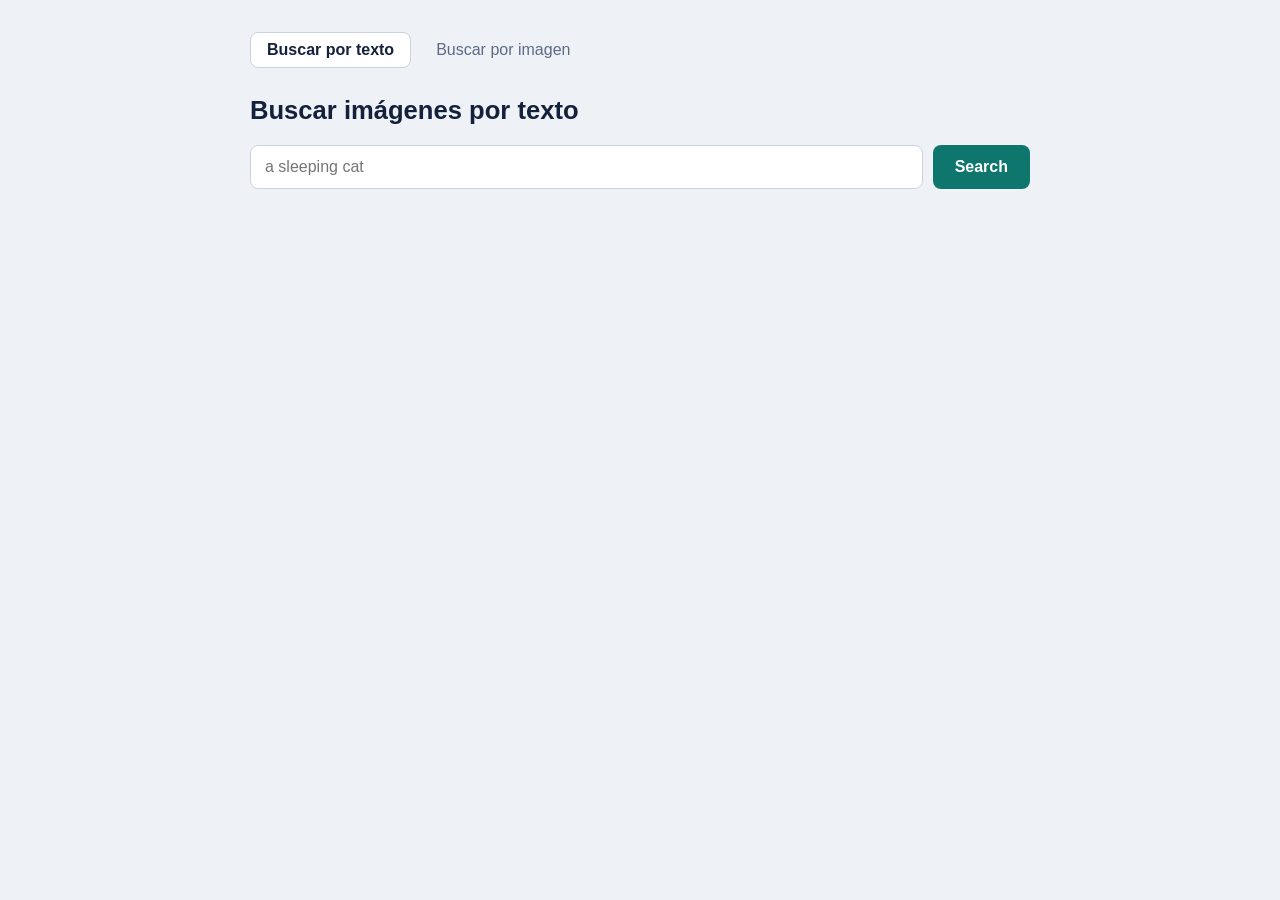
==== frontend/index.html @ 3883a16d "Estructura inicial del proyecto" ====
<!DOCTYPE html>
<html lang="es">
<head>
  <meta charset="UTF-8">
  <meta name="viewport" content="width=device-width, initial-scale=1">
  <title>Buscar por texto</title>
  <link rel="stylesheet" href="style.css">
</head>
<body>
  <div class="contenedor">
    <nav>
      <a href="index.html" class="activo">Buscar por texto</a>
      <a href="image.html">Buscar por imagen</a>
    </nav>
    <h1>Buscar imágenes por texto</h1>
    <div class="busqueda">
      <input type="text" id="consulta" placeholder="a sleeping cat" aria-label="Consulta de búsqueda">
      <button id="buscar">Search</button>
    </div>
    <div class="grilla" id="resultados"></div>
  </div>
  <script src="app.js"></script>
  <script>
    const boton = document.getElementById("buscar");
    const input = document.getElementById("consulta");
    function buscar() {
      const q = input.value.trim();
      if (!q) return mostrarMensaje("Escribe qué imagen quieres encontrar.", true);
      pedir(`/search/text?q=${encodeURIComponent(q)}&k=6`, {}, boton);
    }
    boton.addEventListener("click", buscar);
    input.addEventListener("keydown", e => { if (e.key === "Enter") buscar(); });
  </script>
</body>
</html>
---- frontend/style.css ----
:root {
  --fondo: #eef2f6;
  --tinta: #14213d;
  --tinta-suave: #5b6b85;
  --borde: #c9d3e0;
  --acento: #0f766e;
  --acento-hover: #0b5c56;
  --tarjeta: #ffffff;
}
* { box-sizing: border-box; }
body {
  margin: 0; min-height: 100vh;
  background: var(--fondo); color: var(--tinta);
  font-family: "Segoe UI", "Helvetica Neue", Arial, sans-serif;
}
.contenedor { max-width: 820px; margin: 0 auto; padding: 32px 20px 64px; }
nav { display: flex; gap: 8px; margin-bottom: 28px; }
nav a {
  padding: 8px 16px; border-radius: 8px; text-decoration: none;
  color: var(--tinta-suave); border: 1px solid transparent;
}
nav a.activo { color: var(--tinta); background: var(--tarjeta); border-color: var(--borde); font-weight: 600; }
nav a:focus-visible, button:focus-visible, input:focus-visible { outline: 3px solid var(--acento); outline-offset: 2px; }
h1 { font-size: 1.6rem; margin: 0 0 20px; }
.busqueda { display: flex; gap: 10px; margin-bottom: 28px; }
.busqueda input[type="text"], .busqueda input[type="file"] {
  flex: 1; padding: 12px 14px; font-size: 1rem;
  border: 1px solid var(--borde); border-radius: 8px; background: var(--tarjeta);
}
button {
  padding: 12px 22px; font-size: 1rem; font-weight: 600; cursor: pointer;
  color: #fff; background: var(--acento); border: 0; border-radius: 8px;
}
button:hover { background: var(--acento-hover); }
button:disabled { opacity: .6; cursor: wait; }
.vista-previa { display: none; max-height: 140px; border-radius: 8px; margin-bottom: 20px; border: 1px solid var(--borde); }
.grilla { display: grid; grid-template-columns: repeat(3, 1fr); gap: 14px; }
.tarjeta {
  position: relative; aspect-ratio: 1; overflow: hidden; display: block;
  background: var(--tarjeta); border: 1px solid var(--borde); border-radius: 8px;
}
.tarjeta img { width: 100%; height: 100%; object-fit: cover; display: block; }
.tarjeta span {
  position: absolute; right: 8px; bottom: 8px; padding: 2px 8px; border-radius: 6px;
  font-size: .8rem; color: #fff; background: rgba(20, 33, 61, .78);
}
.mensaje { color: var(--tinta-suave); grid-column: 1 / -1; }
.error { color: #b42318; }
@media (max-width: 560px) {
  .grilla { grid-template-columns: repeat(2, 1fr); }
  .busqueda { flex-direction: column; }
}
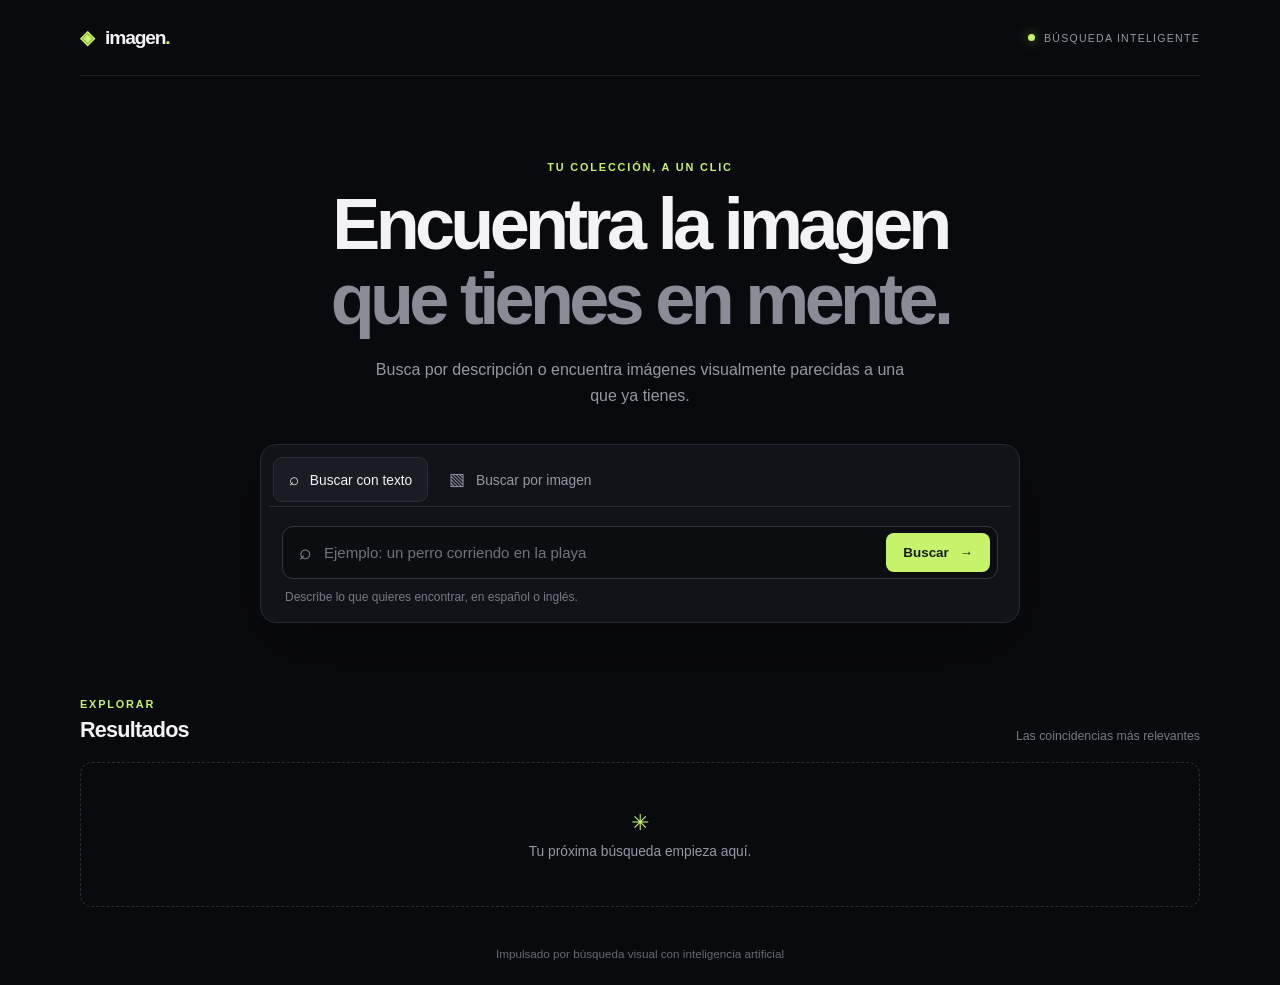
==== commit 95d6f6f2: "Actualiza buscador multimodal con EmbeddingGemma 2" ====
--- a/frontend/index.html
+++ b/frontend/index.html
@@ -3,33 +3,86 @@
 <head>
   <meta charset="UTF-8">
   <meta name="viewport" content="width=device-width, initial-scale=1">
-  <title>Buscar por texto</title>
+  <meta name="theme-color" content="#090a0d">
+  <title>Explora imágenes</title>
   <link rel="stylesheet" href="style.css">
 </head>
 <body>
-  <div class="contenedor">
-    <nav>
-      <a href="index.html" class="activo">Buscar por texto</a>
-      <a href="image.html">Buscar por imagen</a>
-    </nav>
-    <h1>Buscar imágenes por texto</h1>
-    <div class="busqueda">
-      <input type="text" id="consulta" placeholder="a sleeping cat" aria-label="Consulta de búsqueda">
-      <button id="buscar">Search</button>
-    </div>
-    <div class="grilla" id="resultados"></div>
-  </div>
+  <main class="contenedor">
+    <header class="barra-superior">
+      <a class="marca" href="index.html" aria-label="Inicio"><span class="marca-icono">◈</span> imagen<span class="marca-punto">.</span></a>
+      <span class="estado"><i></i> BÚSQUEDA INTELIGENTE</span>
+    </header>
+
+    <section class="hero">
+      <p class="sobre-titulo">TU COLECCIÓN, A UN CLIC</p>
+      <h1>Encuentra la imagen<br><span>que tienes en mente.</span></h1>
+      <p class="introduccion">Busca por descripción o encuentra imágenes visualmente parecidas a una que ya tienes.</p>
+
+      <div class="panel-busqueda">
+        <div class="selector-modo" role="tablist" aria-label="Modo de búsqueda">
+          <button class="modo activo" id="modo-texto" role="tab" aria-selected="true" aria-controls="panel-texto"><span>⌕</span> Buscar con texto</button>
+          <button class="modo" id="modo-imagen" role="tab" aria-selected="false" aria-controls="panel-imagen"><span>▧</span> Buscar por imagen</button>
+        </div>
+        <div id="panel-texto" class="panel-modo" role="tabpanel" aria-labelledby="modo-texto">
+          <div class="campo-texto"><span aria-hidden="true">⌕</span><input type="text" id="consulta" placeholder="Ejemplo: un perro corriendo en la playa" aria-label="Describe la imagen que buscas"><button id="buscar-texto" class="boton-buscar">Buscar <span>→</span></button></div>
+          <p class="ayuda">Describe lo que quieres encontrar, en español o inglés.</p>
+        </div>
+        <div id="panel-imagen" class="panel-modo" role="tabpanel" aria-labelledby="modo-imagen" hidden>
+          <label class="zona-carga" for="archivo"><span class="carga-icono">↑</span><strong>Elige una imagen para buscar</strong><span>JPG, PNG o WEBP</span><input type="file" id="archivo" accept="image/*"></label>
+          <div class="archivo-elegido" id="archivo-elegido" hidden><img id="vista" alt="Vista previa de la imagen elegida"><span id="nombre-archivo"></span><button id="buscar-imagen" class="boton-buscar">Buscar similares <span>→</span></button></div>
+        </div>
+      </div>
+    </section>
+
+    <section class="seccion-resultados" aria-live="polite"><div class="titulo-resultados"><div><p class="sobre-titulo">EXPLORAR</p><h2>Resultados</h2></div><span class="nota-resultados">Las coincidencias más relevantes</span></div><div class="grilla" id="resultados"><div class="estado-inicial"><span>✳</span><p>Tu próxima búsqueda empieza aquí.</p></div></div></section>
+    <footer>Impulsado por búsqueda visual con inteligencia artificial</footer>
+  </main>
   <script src="app.js"></script>
   <script>
-    const boton = document.getElementById("buscar");
+    const tabTexto = document.getElementById("modo-texto");
+    const tabImagen = document.getElementById("modo-imagen");
+    const panelTexto = document.getElementById("panel-texto");
+    const panelImagen = document.getElementById("panel-imagen");
     const input = document.getElementById("consulta");
-    function buscar() {
+    const botonTexto = document.getElementById("buscar-texto");
+    const botonImagen = document.getElementById("buscar-imagen");
+    const archivo = document.getElementById("archivo");
+    const elegida = document.getElementById("archivo-elegido");
+    const vista = document.getElementById("vista");
+
+    function cambiarModo(imagen) {
+      tabTexto.classList.toggle("activo", !imagen);
+      tabImagen.classList.toggle("activo", imagen);
+      tabTexto.setAttribute("aria-selected", String(!imagen));
+      tabImagen.setAttribute("aria-selected", String(imagen));
+      panelTexto.hidden = imagen;
+      panelImagen.hidden = !imagen;
+    }
+    tabTexto.addEventListener("click", () => cambiarModo(false));
+    tabImagen.addEventListener("click", () => cambiarModo(true));
+
+    function buscarTexto() {
       const q = input.value.trim();
       if (!q) return mostrarMensaje("Escribe qué imagen quieres encontrar.", true);
-      pedir(`/search/text?q=${encodeURIComponent(q)}&k=6`, {}, boton);
+      pedir(`/search/text?q=${encodeURIComponent(q)}&k=6`, {}, botonTexto);
     }
-    boton.addEventListener("click", buscar);
-    input.addEventListener("keydown", e => { if (e.key === "Enter") buscar(); });
+    botonTexto.addEventListener("click", buscarTexto);
+    input.addEventListener("keydown", e => { if (e.key === "Enter") buscarTexto(); });
+
+    archivo.addEventListener("change", () => {
+      const f = archivo.files[0];
+      if (!f) return;
+      vista.src = URL.createObjectURL(f);
+      document.getElementById("nombre-archivo").textContent = f.name;
+      elegida.hidden = false;
+    });
+    botonImagen.addEventListener("click", () => {
+      if (!archivo.files.length) return mostrarMensaje("Elige una imagen para buscar imágenes similares.", true);
+      const form = new FormData();
+      form.append("file", archivo.files[0]);
+      pedir("/search/image?k=6", { method: "POST", body: form }, botonImagen);
+    });
   </script>
 </body>
 </html>
--- a/frontend/style.css
+++ b/frontend/style.css
@@ -1,52 +1,69 @@
 :root {
-  --fondo: #eef2f6;
-  --tinta: #14213d;
-  --tinta-suave: #5b6b85;
-  --borde: #c9d3e0;
-  --acento: #0f766e;
-  --acento-hover: #0b5c56;
-  --tarjeta: #ffffff;
+  color-scheme: dark;
+  --fondo: #090a0d;
+  --panel: #111318;
+  --panel-hover: #191c23;
+  --tinta: #f3f3f5;
+  --suave: #9699a4;
+  --borde: #272a33;
+  --acento: #c6f36a;
+  --acento-tinta: #171d0e;
 }
 * { box-sizing: border-box; }
-body {
-  margin: 0; min-height: 100vh;
-  background: var(--fondo); color: var(--tinta);
-  font-family: "Segoe UI", "Helvetica Neue", Arial, sans-serif;
-}
-.contenedor { max-width: 820px; margin: 0 auto; padding: 32px 20px 64px; }
-nav { display: flex; gap: 8px; margin-bottom: 28px; }
-nav a {
-  padding: 8px 16px; border-radius: 8px; text-decoration: none;
-  color: var(--tinta-suave); border: 1px solid transparent;
-}
-nav a.activo { color: var(--tinta); background: var(--tarjeta); border-color: var(--borde); font-weight: 600; }
-nav a:focus-visible, button:focus-visible, input:focus-visible { outline: 3px solid var(--acento); outline-offset: 2px; }
-h1 { font-size: 1.6rem; margin: 0 0 20px; }
-.busqueda { display: flex; gap: 10px; margin-bottom: 28px; }
-.busqueda input[type="text"], .busqueda input[type="file"] {
-  flex: 1; padding: 12px 14px; font-size: 1rem;
-  border: 1px solid var(--borde); border-radius: 8px; background: var(--tarjeta);
-}
-button {
-  padding: 12px 22px; font-size: 1rem; font-weight: 600; cursor: pointer;
-  color: #fff; background: var(--acento); border: 0; border-radius: 8px;
-}
-button:hover { background: var(--acento-hover); }
-button:disabled { opacity: .6; cursor: wait; }
-.vista-previa { display: none; max-height: 140px; border-radius: 8px; margin-bottom: 20px; border: 1px solid var(--borde); }
-.grilla { display: grid; grid-template-columns: repeat(3, 1fr); gap: 14px; }
-.tarjeta {
-  position: relative; aspect-ratio: 1; overflow: hidden; display: block;
-  background: var(--tarjeta); border: 1px solid var(--borde); border-radius: 8px;
-}
-.tarjeta img { width: 100%; height: 100%; object-fit: cover; display: block; }
-.tarjeta span {
-  position: absolute; right: 8px; bottom: 8px; padding: 2px 8px; border-radius: 6px;
-  font-size: .8rem; color: #fff; background: rgba(20, 33, 61, .78);
-}
-.mensaje { color: var(--tinta-suave); grid-column: 1 / -1; }
-.error { color: #b42318; }
-@media (max-width: 560px) {
-  .grilla { grid-template-columns: repeat(2, 1fr); }
-  .busqueda { flex-direction: column; }
-}
+body { margin: 0; min-height: 100vh; background: var(--fondo); color: var(--tinta); font-family: Inter, "Segoe UI", Arial, sans-serif; }
+.contenedor { width: min(1120px, calc(100% - 48px)); margin: 0 auto; }
+.barra-superior { height: 76px; display: flex; align-items: center; justify-content: space-between; border-bottom: 1px solid #1c1e24; }
+.marca { color: var(--tinta); font-size: 1.2rem; font-weight: 750; letter-spacing: -.06em; text-decoration: none; }
+.marca-icono { color: var(--acento); margin-right: 7px; }
+.marca-punto { color: var(--acento); }
+.estado { display: flex; align-items: center; gap: 9px; color: var(--suave); font-size: .66rem; letter-spacing: .12em; }
+.estado i { display: block; width: 7px; height: 7px; border-radius: 50%; background: var(--acento); box-shadow: 0 0 12px #c6f36a88; }
+.hero { max-width: 760px; margin: 85px auto 0; text-align: center; }
+.sobre-titulo { margin: 0 0 14px; color: var(--acento); font-size: .68rem; font-weight: 700; letter-spacing: .17em; }
+h1 { margin: 0; font-size: clamp(2.5rem, 6vw, 4.5rem); line-height: 1.04; letter-spacing: -.065em; }
+h1 span { color: #898c96; }
+.introduccion { max-width: 550px; margin: 20px auto 34px; color: var(--suave); font-size: 1rem; line-height: 1.65; }
+.panel-busqueda { padding: 8px; border: 1px solid var(--borde); border-radius: 16px; background: var(--panel); text-align: left; box-shadow: 0 22px 80px #0005; }
+.selector-modo { display: flex; gap: 5px; padding: 4px; border-bottom: 1px solid var(--borde); }
+.modo { padding: 11px 15px; color: var(--suave); background: transparent; border: 1px solid transparent; border-radius: 9px; font: inherit; font-size: .86rem; cursor: pointer; }
+.modo span { margin-right: 7px; font-size: 1.08rem; }
+.modo.activo { color: var(--tinta); background: var(--panel-hover); border-color: #292c34; }
+.panel-modo { padding: 19px 13px 10px; }
+.campo-texto { display: flex; align-items: center; gap: 12px; padding: 6px 7px 6px 16px; border: 1px solid #333640; background: #0c0d11; border-radius: 11px; }
+.campo-texto > span { color: var(--suave); font-size: 1.3rem; }
+.campo-texto input { flex: 1; min-width: 0; padding: 11px 0; color: var(--tinta); background: transparent; border: 0; outline: 0; font: inherit; font-size: .94rem; }
+.campo-texto input::placeholder { color: #71747e; }
+.boton-buscar { padding: 12px 17px; color: var(--acento-tinta); background: var(--acento); border: 0; border-radius: 8px; font: inherit; font-size: .84rem; font-weight: 750; cursor: pointer; transition: transform .15s, background .15s; white-space: nowrap; }
+.boton-buscar:hover { background: #d4ff7c; transform: translateY(-1px); }
+.boton-buscar:disabled { opacity: .65; cursor: wait; transform: none; }
+.boton-buscar span { margin-left: 7px; }
+.ayuda { margin: 11px 3px 0; color: #777a84; font-size: .75rem; }
+.zona-carga { min-height: 120px; display: flex; align-items: center; justify-content: center; flex-direction: column; gap: 7px; border: 1px dashed #41444e; border-radius: 11px; color: var(--tinta); cursor: pointer; }
+.zona-carga:hover { border-color: var(--acento); background: #c6f36a08; }
+.zona-carga strong { font-size: .9rem; }
+.zona-carga > span:last-of-type { color: var(--suave); font-size: .75rem; }
+.carga-icono { color: var(--acento); font-size: 1.3rem; }
+.zona-carga input { position: absolute; width: 1px; height: 1px; opacity: 0; }
+.archivo-elegido { display: flex; align-items: center; gap: 12px; margin-top: 12px; color: var(--suave); font-size: .84rem; }
+.archivo-elegido[hidden] { display: none; }
+.archivo-elegido img { width: 50px; height: 50px; object-fit: cover; border-radius: 7px; }
+.archivo-elegido > span { flex: 1; overflow: hidden; text-overflow: ellipsis; white-space: nowrap; }
+.seccion-resultados { margin: 75px 0 0; }
+.titulo-resultados { display: flex; align-items: end; justify-content: space-between; margin-bottom: 19px; }
+.titulo-resultados .sobre-titulo { margin-bottom: 7px; }
+h2 { margin: 0; font-size: 1.35rem; letter-spacing: -.035em; }
+.nota-resultados { color: #777a84; font-size: .77rem; }
+.grilla { display: grid; grid-template-columns: repeat(3, 1fr); gap: 16px; }
+.tarjeta { position: relative; display: block; aspect-ratio: 1.25; overflow: hidden; background: var(--panel); border: 1px solid var(--borde); border-radius: 12px; }
+.tarjeta img { width: 100%; height: 100%; display: block; object-fit: cover; transition: transform .25s; }
+.tarjeta:hover img { transform: scale(1.04); }
+.tarjeta span { position: absolute; right: 10px; bottom: 10px; padding: 5px 9px; border: 1px solid #ffffff25; border-radius: 20px; color: white; background: #090a0dcc; font-size: .75rem; backdrop-filter: blur(8px); }
+.estado-inicial { grid-column: 1 / -1; min-height: 145px; display: flex; align-items: center; justify-content: center; flex-direction: column; gap: 8px; border: 1px dashed #292c34; border-radius: 12px; color: var(--suave); }
+.estado-inicial span { color: var(--acento); font-size: 1.4rem; }
+.estado-inicial p, .mensaje { margin: 0; font-size: .86rem; }
+.mensaje { grid-column: 1 / -1; padding: 26px 16px; color: var(--suave); text-align: center; }
+.error { color: #ff8c86; }
+footer { padding: 40px 0 25px; color: #666973; font-size: .73rem; text-align: center; }
+button:focus-visible, input:focus-visible, .zona-carga:focus-within { outline: 2px solid var(--acento); outline-offset: 3px; }
+@media (max-width: 700px) { .hero { margin-top: 65px; } .grilla { grid-template-columns: repeat(2, 1fr); gap: 11px; } .seccion-resultados { margin-top: 55px; } }
+@media (max-width: 500px) { .contenedor { width: calc(100% - 30px); } .barra-superior { height: 64px; } .hero { margin-top: 52px; } .introduccion { font-size: .9rem; } .selector-modo { gap: 0; } .modo { flex: 1; padding: 10px 7px; font-size: .76rem; } .campo-texto { gap: 8px; padding-left: 11px; } .campo-texto input { font-size: .83rem; } .boton-buscar { padding: 11px 12px; font-size: .78rem; } .nota-resultados { max-width: 120px; text-align: right; line-height: 1.4; } .grilla { gap: 9px; } }
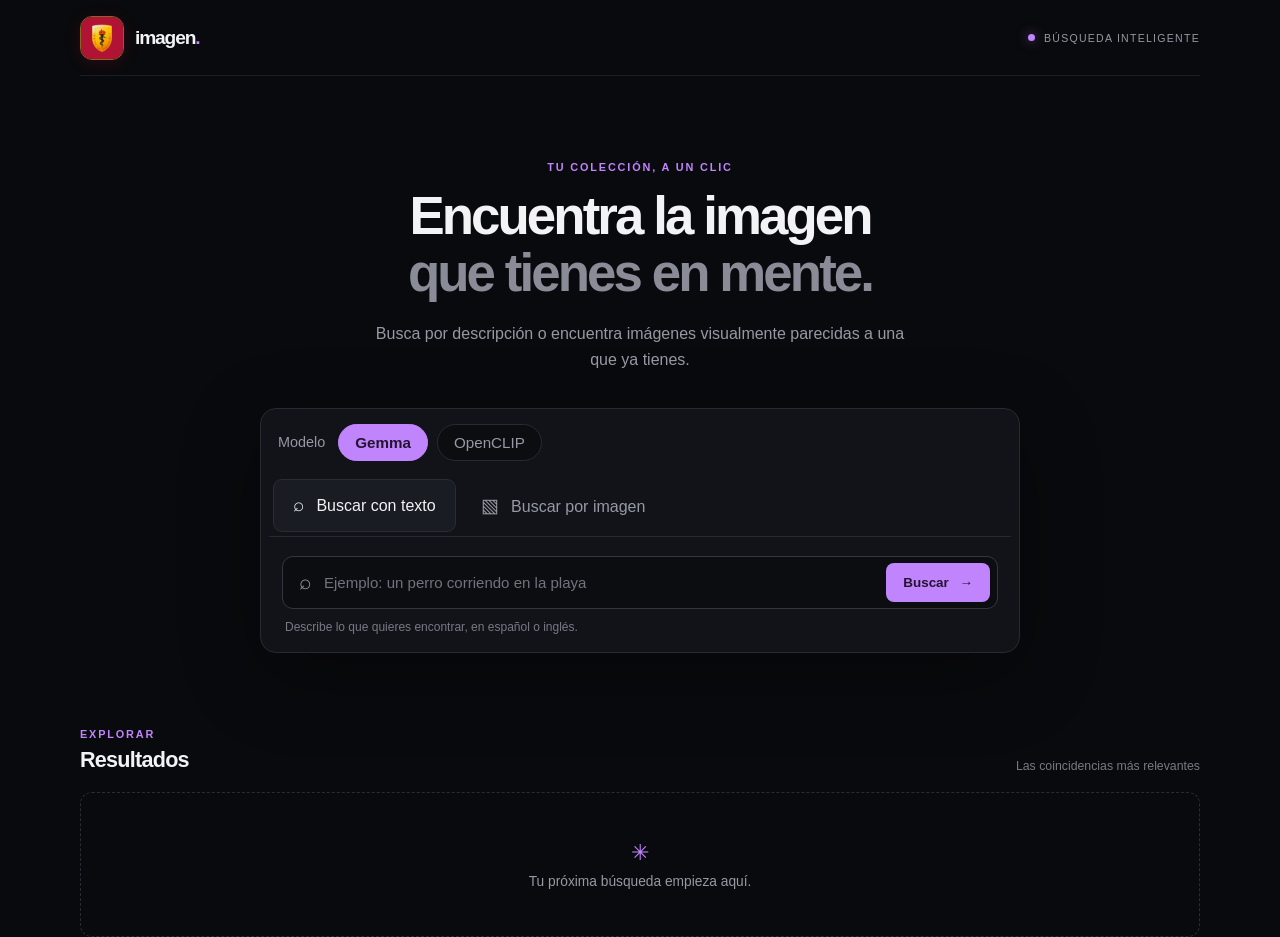
==== commit 9a6901ed: "Integra OpenCLIP y organiza Gemma" ====
--- a/frontend/index.html
+++ b/frontend/index.html
@@ -5,12 +5,12 @@
   <meta name="viewport" content="width=device-width, initial-scale=1">
   <meta name="theme-color" content="#090a0d">
   <title>Explora imágenes</title>
-  <link rel="stylesheet" href="style.css">
+  <link rel="stylesheet" href="style.css?v=7">
 </head>
 <body>
   <main class="contenedor">
     <header class="barra-superior">
-      <a class="marca" href="index.html" aria-label="Inicio"><span class="marca-icono">◈</span> imagen<span class="marca-punto">.</span></a>
+      <a class="marca" href="index.html" aria-label="Inicio"><img class="marca-emblema" src="emblema.png" alt=""><span>imagen<span class="marca-punto">.</span></span></a>
       <span class="estado"><i></i> BÚSQUEDA INTELIGENTE</span>
     </header>
 
@@ -20,6 +20,11 @@
       <p class="introduccion">Busca por descripción o encuentra imágenes visualmente parecidas a una que ya tienes.</p>
 
       <div class="panel-busqueda">
+        <div class="selector-modelo" role="group" aria-label="Modelo de búsqueda">
+          <span>Modelo</span>
+          <button class="modelo activo" id="modelo-gemma" type="button" aria-pressed="true">Gemma</button>
+          <button class="modelo" id="modelo-openclip" type="button" aria-pressed="false">OpenCLIP</button>
+        </div>
         <div class="selector-modo" role="tablist" aria-label="Modo de búsqueda">
           <button class="modo activo" id="modo-texto" role="tab" aria-selected="true" aria-controls="panel-texto"><span>⌕</span> Buscar con texto</button>
           <button class="modo" id="modo-imagen" role="tab" aria-selected="false" aria-controls="panel-imagen"><span>▧</span> Buscar por imagen</button>
@@ -36,10 +41,22 @@
     </section>
 
     <section class="seccion-resultados" aria-live="polite"><div class="titulo-resultados"><div><p class="sobre-titulo">EXPLORAR</p><h2>Resultados</h2></div><span class="nota-resultados">Las coincidencias más relevantes</span></div><div class="grilla" id="resultados"><div class="estado-inicial"><span>✳</span><p>Tu próxima búsqueda empieza aquí.</p></div></div></section>
-    <footer>Impulsado por búsqueda visual con inteligencia artificial</footer>
   </main>
   <script src="app.js"></script>
   <script>
+    let modeloSeleccionado = "gemma";
+    const botonGemma = document.getElementById("modelo-gemma");
+    const botonOpenClip = document.getElementById("modelo-openclip");
+    function cambiarModelo(modelo) {
+      modeloSeleccionado = modelo;
+      botonGemma.classList.toggle("activo", modelo === "gemma");
+      botonOpenClip.classList.toggle("activo", modelo === "openclip");
+      botonGemma.setAttribute("aria-pressed", String(modelo === "gemma"));
+      botonOpenClip.setAttribute("aria-pressed", String(modelo === "openclip"));
+      mostrarMensaje(`Modelo ${modelo === "gemma" ? "Gemma" : "OpenCLIP"} seleccionado. Elige cómo buscar.`);
+    }
+    botonGemma.addEventListener("click", () => cambiarModelo("gemma"));
+    botonOpenClip.addEventListener("click", () => cambiarModelo("openclip"));
     const tabTexto = document.getElementById("modo-texto");
     const tabImagen = document.getElementById("modo-imagen");
     const panelTexto = document.getElementById("panel-texto");
@@ -65,7 +82,7 @@
     function buscarTexto() {
       const q = input.value.trim();
       if (!q) return mostrarMensaje("Escribe qué imagen quieres encontrar.", true);
-      pedir(`/search/text?q=${encodeURIComponent(q)}&k=6`, {}, botonTexto);
+      pedir(`/search/text?q=${encodeURIComponent(q)}&k=6&model=${modeloSeleccionado}`, {}, botonTexto);
     }
     botonTexto.addEventListener("click", buscarTexto);
     input.addEventListener("keydown", e => { if (e.key === "Enter") buscarTexto(); });
@@ -81,7 +98,7 @@
       if (!archivo.files.length) return mostrarMensaje("Elige una imagen para buscar imágenes similares.", true);
       const form = new FormData();
       form.append("file", archivo.files[0]);
-      pedir("/search/image?k=6", { method: "POST", body: form }, botonImagen);
+      pedir(`/search/image?k=6&model=${modeloSeleccionado}`, { method: "POST", body: form }, botonImagen);
     });
   </script>
 </body>
--- a/frontend/style.css
+++ b/frontend/style.css
@@ -6,27 +6,31 @@
   --tinta: #f3f3f5;
   --suave: #9699a4;
   --borde: #272a33;
-  --acento: #c6f36a;
-  --acento-tinta: #171d0e;
+  --acento: #c084fc;
+  --acento-tinta: #241331;
 }
 * { box-sizing: border-box; }
 body { margin: 0; min-height: 100vh; background: var(--fondo); color: var(--tinta); font-family: Inter, "Segoe UI", Arial, sans-serif; }
 .contenedor { width: min(1120px, calc(100% - 48px)); margin: 0 auto; }
 .barra-superior { height: 76px; display: flex; align-items: center; justify-content: space-between; border-bottom: 1px solid #1c1e24; }
-.marca { color: var(--tinta); font-size: 1.2rem; font-weight: 750; letter-spacing: -.06em; text-decoration: none; }
-.marca-icono { color: var(--acento); margin-right: 7px; }
+.marca { display: flex; align-items: center; gap: 11px; color: var(--tinta); font-size: 1.2rem; font-weight: 750; letter-spacing: -.06em; text-decoration: none; }
+.marca-emblema { width: 44px; height: 44px; display: block; object-fit: cover; border: 1px solid #f4b92e88; border-radius: 12px; box-shadow: 0 3px 15px #b313352e; }
 .marca-punto { color: var(--acento); }
 .estado { display: flex; align-items: center; gap: 9px; color: var(--suave); font-size: .66rem; letter-spacing: .12em; }
-.estado i { display: block; width: 7px; height: 7px; border-radius: 50%; background: var(--acento); box-shadow: 0 0 12px #c6f36a88; }
+.estado i { display: block; width: 7px; height: 7px; border-radius: 50%; background: var(--acento); box-shadow: 0 0 12px #c084fc88; }
 .hero { max-width: 760px; margin: 85px auto 0; text-align: center; }
 .sobre-titulo { margin: 0 0 14px; color: var(--acento); font-size: .68rem; font-weight: 700; letter-spacing: .17em; }
-h1 { margin: 0; font-size: clamp(2.5rem, 6vw, 4.5rem); line-height: 1.04; letter-spacing: -.065em; }
+h1 { margin: 0; font-size: clamp(2rem, 4.5vw, 3.3rem); line-height: 1.08; letter-spacing: -.055em; }
 h1 span { color: #898c96; }
 .introduccion { max-width: 550px; margin: 20px auto 34px; color: var(--suave); font-size: 1rem; line-height: 1.65; }
 .panel-busqueda { padding: 8px; border: 1px solid var(--borde); border-radius: 16px; background: var(--panel); text-align: left; box-shadow: 0 22px 80px #0005; }
+.selector-modelo { display: flex; align-items: center; gap: 9px; padding: 7px 9px 14px; color: var(--suave); font-size: .9rem; }
+.selector-modelo > span { margin-right: 4px; }
+.modelo { padding: 9px 16px; border: 1px solid var(--borde); border-radius: 20px; color: var(--suave); background: #0c0d11; font: inherit; font-size: .95rem; cursor: pointer; }
+.modelo.activo { color: var(--acento-tinta); border-color: var(--acento); background: var(--acento); font-weight: 700; }
 .selector-modo { display: flex; gap: 5px; padding: 4px; border-bottom: 1px solid var(--borde); }
-.modo { padding: 11px 15px; color: var(--suave); background: transparent; border: 1px solid transparent; border-radius: 9px; font: inherit; font-size: .86rem; cursor: pointer; }
-.modo span { margin-right: 7px; font-size: 1.08rem; }
+.modo { padding: 14px 19px; color: var(--suave); background: transparent; border: 1px solid transparent; border-radius: 9px; font: inherit; font-size: 1rem; cursor: pointer; }
+.modo span { margin-right: 8px; font-size: 1.2rem; }
 .modo.activo { color: var(--tinta); background: var(--panel-hover); border-color: #292c34; }
 .panel-modo { padding: 19px 13px 10px; }
 .campo-texto { display: flex; align-items: center; gap: 12px; padding: 6px 7px 6px 16px; border: 1px solid #333640; background: #0c0d11; border-radius: 11px; }
@@ -34,12 +38,12 @@
 .campo-texto input { flex: 1; min-width: 0; padding: 11px 0; color: var(--tinta); background: transparent; border: 0; outline: 0; font: inherit; font-size: .94rem; }
 .campo-texto input::placeholder { color: #71747e; }
 .boton-buscar { padding: 12px 17px; color: var(--acento-tinta); background: var(--acento); border: 0; border-radius: 8px; font: inherit; font-size: .84rem; font-weight: 750; cursor: pointer; transition: transform .15s, background .15s; white-space: nowrap; }
-.boton-buscar:hover { background: #d4ff7c; transform: translateY(-1px); }
+.boton-buscar:hover { background: #d8b4fe; transform: translateY(-1px); }
 .boton-buscar:disabled { opacity: .65; cursor: wait; transform: none; }
 .boton-buscar span { margin-left: 7px; }
 .ayuda { margin: 11px 3px 0; color: #777a84; font-size: .75rem; }
 .zona-carga { min-height: 120px; display: flex; align-items: center; justify-content: center; flex-direction: column; gap: 7px; border: 1px dashed #41444e; border-radius: 11px; color: var(--tinta); cursor: pointer; }
-.zona-carga:hover { border-color: var(--acento); background: #c6f36a08; }
+.zona-carga:hover { border-color: var(--acento); background: #c084fc0d; }
 .zona-carga strong { font-size: .9rem; }
 .zona-carga > span:last-of-type { color: var(--suave); font-size: .75rem; }
 .carga-icono { color: var(--acento); font-size: 1.3rem; }
@@ -63,7 +67,6 @@
 .estado-inicial p, .mensaje { margin: 0; font-size: .86rem; }
 .mensaje { grid-column: 1 / -1; padding: 26px 16px; color: var(--suave); text-align: center; }
 .error { color: #ff8c86; }
-footer { padding: 40px 0 25px; color: #666973; font-size: .73rem; text-align: center; }
 button:focus-visible, input:focus-visible, .zona-carga:focus-within { outline: 2px solid var(--acento); outline-offset: 3px; }
 @media (max-width: 700px) { .hero { margin-top: 65px; } .grilla { grid-template-columns: repeat(2, 1fr); gap: 11px; } .seccion-resultados { margin-top: 55px; } }
-@media (max-width: 500px) { .contenedor { width: calc(100% - 30px); } .barra-superior { height: 64px; } .hero { margin-top: 52px; } .introduccion { font-size: .9rem; } .selector-modo { gap: 0; } .modo { flex: 1; padding: 10px 7px; font-size: .76rem; } .campo-texto { gap: 8px; padding-left: 11px; } .campo-texto input { font-size: .83rem; } .boton-buscar { padding: 11px 12px; font-size: .78rem; } .nota-resultados { max-width: 120px; text-align: right; line-height: 1.4; } .grilla { gap: 9px; } }
+@media (max-width: 500px) { .contenedor { width: calc(100% - 30px); } .barra-superior { height: 64px; } .marca { gap: 9px; } .marca-emblema { width: 38px; height: 38px; border-radius: 10px; } .hero { margin-top: 52px; } .introduccion { font-size: .9rem; } .selector-modo { gap: 0; } .modo { flex: 1; padding: 12px 7px; font-size: .84rem; } .selector-modelo { gap: 7px; } .modelo { padding: 9px 13px; font-size: .88rem; } .campo-texto { gap: 8px; padding-left: 11px; } .campo-texto input { font-size: .83rem; } .boton-buscar { padding: 11px 12px; font-size: .78rem; } .nota-resultados { max-width: 120px; text-align: right; line-height: 1.4; } .grilla { gap: 9px; } }
